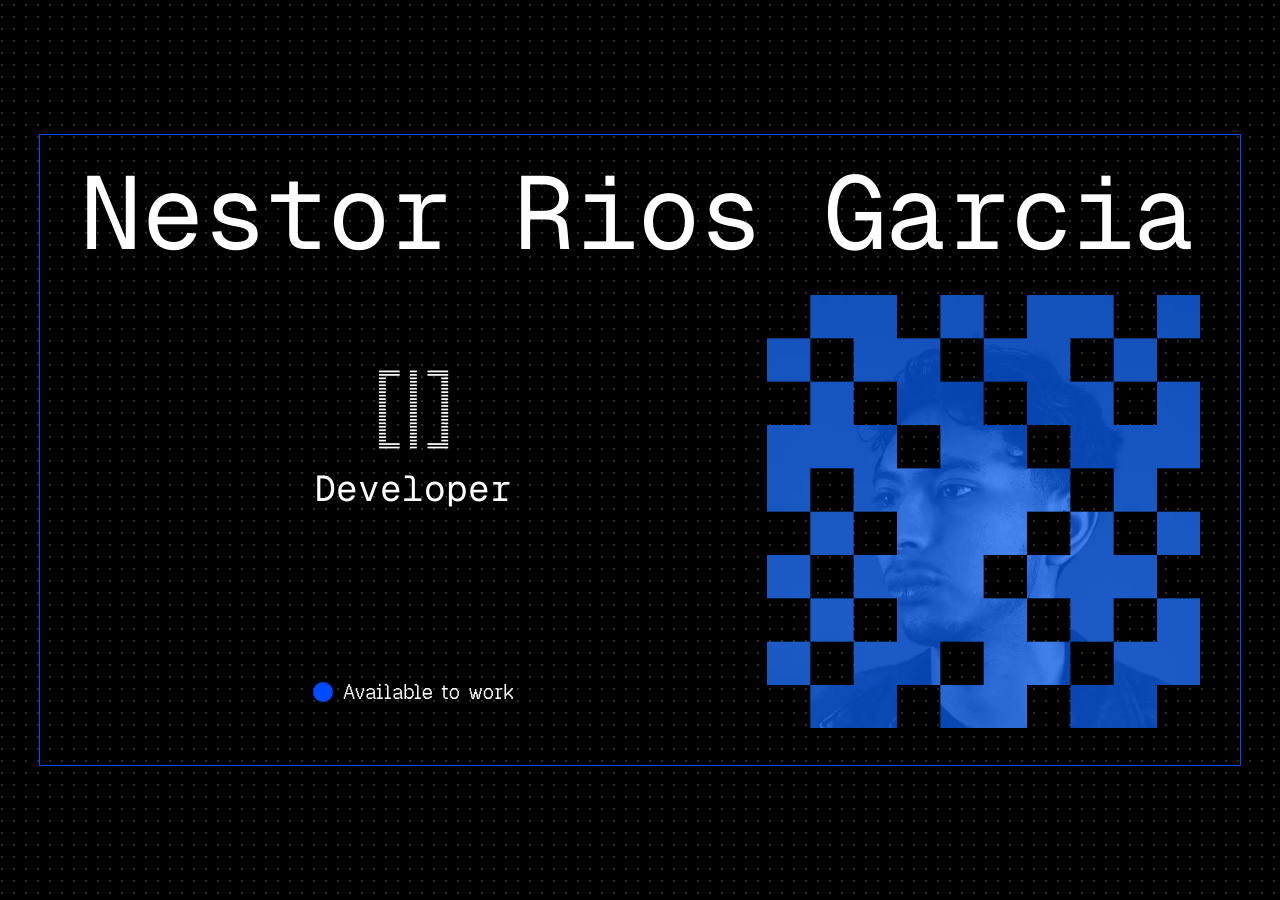
==== cover.html @ 1141435a "feat: add cover page" ====
<!DOCTYPE html>
<html lang="en">

<head>
  <meta charset="UTF-8">
  <meta name="viewport" content="width=device-width, initial-scale=1.0">
  <link rel="icon" type="image/png" href="./assets/img/favicon/favicon-96x96.png" sizes="96x96" />
  <link rel="icon" type="image/svg+xml" href="./assets/img/favicon/favicon.svg" />
  <link rel="shortcut icon" href="./assets/img/favicon/favicon.ico" />
  <link rel="apple-touch-icon" sizes="180x180" href="./assets/img/favicon/apple-touch-icon.png" />
  <meta name="apple-mobile-web-app-title" content="Nestorrig's Website" />
  <link rel="manifest" href="./assets/img/favicon/site.webmanifest" />
  <title>Nestorrig - Creative Developer</title>

  <link rel="stylesheet" href="./css/style.css">

  <style>
    /* cover mobile */

    body {
      height: 100vh;
    }

    body,
    main {
      display: flex;
      flex-direction: column;
      align-items: center;
      justify-content: center;
    }

    .hero {
      margin-bottom: 0;

      display: flex;
      flex-direction: column;
      align-items: center;
      justify-content: center;

    }

    .hero__container {
      display: flex;
      flex-direction: column;
      align-items: center;
      justify-content: center;
      gap: 2rem;
    }

    .hero__picture {
      margin-bottom: 0;
    }

    .hero__work__roles--break {
      display: none;
    }

    /* cover tablet 4/5 */
    @media (min-width: 700px) {
      .hero {
        /* 4rem = body padding (2rem top + 2rem bottom) */
        aspect-ratio: 4 / 5;
        height: min(100dvh - 4rem, (100vw - 4rem) * 5 / 4);
        width: auto;
        overflow: hidden;
      }

      .hero__work__status--text {
        font-size: clamp(1rem, 3vw, 2rem);
      }

      .hero__title {
        font-size: clamp(3rem, 11vw, 10rem);
      }

      .hero__work__roles {
        font-size: clamp(1.6rem, 4vw, 8rem);
      }

      .hero__picture {
        max-width: 400px;
      }
    }

    /* cover desktop 1.61  1200 * 630 */

    @media (min-width: 1080px) {
      .hero {
        outline: 1px solid var(--accent-color);
        /* 4rem = body padding (2rem top + 2rem bottom) */
        aspect-ratio: 1.61 / 1;
        /* height: min(100dvh - 4rem, (100vw - 4rem) / 1.61);
        width: auto; */
        height: 630px;
        width: 1200px;
        overflow: hidden;
        container-type: size;
      }

      .hero__container {
        display: grid;
        width: 100%;
        height: 100%;
        padding: 4rem;
        grid-template-areas:
          "title  title"
          "roles  poster"
          "roles  poster"
          "status poster"
          "ss poster";
        grid-template-columns: 1fr 0.65fr;
        grid-template-rows: auto minmax(0, 1fr) minmax(0, 1fr);
      }

      .hero__header {
        display: contents;
      }

      .hero__title {
        grid-area: title;
        font-size: clamp(3rem, 8.6cqw, 20rem);
        text-align: start;
        margin-top: -3rem;
      }

      .hero__work__status {
        grid-area: status;


        text-align: start;
      }

      .hero__work__status--text {
        font-size: 2rem
      }

      .hero__work__roles {
        margin-top: -10rem;
        grid-area: roles;
        font-size: 7.6cqw;
        flex-wrap: wrap;
        text-align: start;
      }

      .hero__work__roles--break {
        display: block;
        flex-basis: 100%;
        width: 100%;
        height: 0;
      }

      .is-developer {
        padding-left: 0ch;
        font-size: 3cqw;
      }

      .hero__poster {
        grid-area: poster;
        min-height: 0;
        display: flex;
        align-items: center;
        justify-content: center;
      }

      .hero__picture {
        height: 100%;
        width: 100%;
        max-width: 100%;
        aspect-ratio: 1;
        margin: 0;
      }

      .hero__picture__svg {
        height: 100%;
      }
    }
  </style>
</head>

<body>

  <main>
    <section class="hero">
      <div class="hero__container">

        <p class="hero__work__status">
          <span class="hero__work__status--blink"></span>
          <span class="hero__work__status--text">Available to work</span>
        </p>

        <h1 class="hero__title">
          Nestor Rios Garcia
        </h1>


        <div class="hero__work__roles">
          <span>[</span>
          <p class="hero__work__roles--word">
            <!-- Frontend -->
            <span class="hero__work__roles--letter is-frontend">F</span>
            <span class="hero__work__roles--letter is-frontend">r</span>
            <span class="hero__work__roles--letter is-frontend">o</span>
            <span class="hero__work__roles--letter is-frontend">n</span>
            <span class="hero__work__roles--letter is-frontend">t</span>
            <span class="hero__work__roles--letter is-frontend">e</span>
            <span class="hero__work__roles--letter is-frontend">n</span>
            <span class="hero__work__roles--letter is-frontend">d</span>
            <!-- Motion -->
            <span class="hero__work__roles--letter is-motion">M</span>
            <span class="hero__work__roles--letter is-motion">o</span>
            <span class="hero__work__roles--letter is-motion">t</span>
            <span class="hero__work__roles--letter is-motion">i</span>
            <span class="hero__work__roles--letter is-motion">o</span>
            <span class="hero__work__roles--letter is-motion">n</span>
            <!-- Creative -->
            <span class="hero__work__roles--letter is-creative">C</span>
            <span class="hero__work__roles--letter is-creative">r</span>
            <span class="hero__work__roles--letter is-creative">e</span>
            <span class="hero__work__roles--letter is-creative">a</span>
            <span class="hero__work__roles--letter is-creative">t</span>
            <span class="hero__work__roles--letter is-creative">i</span>
            <span class="hero__work__roles--letter is-creative">v</span>
            <span class="hero__work__roles--letter is-creative">e</span>
            <!-- WebGL -->
            <span class="hero__work__roles--letter is-webgl">W</span>
            <span class="hero__work__roles--letter is-webgl">e</span>
            <span class="hero__work__roles--letter is-webgl">b</span>
            <span class="hero__work__roles--letter is-webgl">G</span>
            <span class="hero__work__roles--letter is-webgl">L</span>
            <!-- Interactive -->
            <span class="hero__work__roles--letter is-interactive">I</span>
            <span class="hero__work__roles--letter is-interactive">n</span>
            <span class="hero__work__roles--letter is-interactive">t</span>
            <span class="hero__work__roles--letter is-interactive">e</span>
            <span class="hero__work__roles--letter is-interactive">r</span>
            <span class="hero__work__roles--letter is-interactive">a</span>
            <span class="hero__work__roles--letter is-interactive">c</span>
            <span class="hero__work__roles--letter is-interactive">t</span>
            <span class="hero__work__roles--letter is-interactive">i</span>
            <span class="hero__work__roles--letter is-interactive">v</span>
            <span class="hero__work__roles--letter is-interactive">e</span>
          </p>
          <span class="hero__work__roles--underscore">|</span>
          <span>]</span>
          <span class="hero__work__roles--break" aria-hidden="true"></span>
          <p class="is-developer">Developer</p>
        </div>


        <div class="hero__poster">
          <div class="hero__picture">
            <svg class="hero__picture__svg" viewBox="0 0 800 800" fill="none" xmlns="http://www.w3.org/2000/svg"
              preserveAspectRatio="xMidYMid slice">
              <defs>
                <mask id="gridMask" class="grid-mask" maskUnits="userSpaceOnUse" maskContentUnits="userSpaceOnUse" x="0"
                  y="0" width="800" height="800">
                  <rect width="800" height="800" fill="white" class="rect" />
                  <rect width="80" height="80" fill="black" />
                  <rect x="80" y="480" width="80" height="80" fill="black" />
                  <rect y="400" width="80" height="80" fill="black" />
                  <rect x="160" y="400" width="80" height="80" fill="black" />
                  <rect x="160" y="560" width="80" height="80" fill="black" />
                  <rect x="480" y="560" width="80" height="80" fill="black" />
                  <rect x="480" y="240" width="80" height="80" fill="black" />
                  <rect x="400" y="480" width="80" height="80" fill="black" />
                  <rect y="160" width="80" height="80" fill="black" />
                  <rect x="80" y="320" width="80" height="80" fill="black" />
                  <rect x="160" y="160" width="80" height="80" fill="black" />
                  <rect x="320" y="80" width="80" height="80" fill="black" />
                  <rect x="400" y="160" width="80" height="80" fill="black" />
                  <rect x="720" y="480" width="80" height="80" fill="black" />
                  <rect x="240" y="240" width="80" height="80" fill="black" />
                  <rect x="480" y="400" width="80" height="80" fill="black" />
                  <rect x="720" y="80" width="80" height="80" fill="black" />
                  <rect x="640" width="80" height="80" fill="black" />
                  <rect x="320" y="640" width="80" height="80" fill="black" />
                  <rect x="560" y="320" width="80" height="80" fill="black" />
                  <rect x="240" width="80" height="80" fill="black" />
                  <rect y="720" width="80" height="80" fill="black" />
                  <rect x="640" y="160" width="80" height="80" fill="black" />
                  <rect x="560" y="80" width="80" height="80" fill="black" />
                  <rect x="720" y="320" width="80" height="80" fill="black" />
                  <rect x="640" y="400" width="80" height="80" fill="black" />
                  <rect x="640" y="560" width="80" height="80" fill="black" />
                  <rect x="560" y="640" width="80" height="80" fill="black" />
                  <rect x="480" y="720" width="80" height="80" fill="black" />
                  <rect x="240" y="720" width="80" height="80" fill="black" />
                  <rect x="80" y="640" width="80" height="80" fill="black" />
                  <rect x="720" y="720" width="80" height="80" fill="black" />
                  <rect y="560" width="80" height="80" fill="black" />
                  <rect x="80" y="80" width="80" height="80" fill="black" />
                  <rect x="400" width="80" height="80" fill="black" />

                </mask>
              </defs>
              <image href="./assets/img/avatar2.webp" width="800" height="800" preserveAspectRatio="xMidYMid slice"
                mask="url(#gridMask)" />
            </svg>
          </div>
        </div>
      </div>

    </section>

  </main>
</body>

</html>
---- css/style.css ----
@import url('fonts.css');

:root {
  --font-family: 'Geist', sans-serif;
  --font-title: 'Geist', sans-serif;
  --font-mono: 'GeistMono', monospace;
  --font-pixel-circle: 'GeistPixel-Circle', monospace;
  --font-pixel-grid: 'GeistPixel-Grid', monospace;
  --font-pixel-line: 'GeistPixel-Line', monospace;
  --font-pixel-square: 'GeistPixel-Square', monospace;
  --font-pixel-triangle: 'GeistPixel-Triangle', monospace;
  --accent-color: #004bff;
  --background-color: #000;
  --color-text: #FFF;
}

* {
  margin: 0;
  padding: 0;
  box-sizing: border-box;
  /* outline: 1px solid red; */
}

html {
  font-size: 10px;
}

body {
  font-size: 1.4rem;
  background-color: var(--background-color);
  background-image: url("data:image/svg+xml;utf8,<svg width='51' height='51' viewBox='0 0 51 51' fill='none' xmlns='http://www.w3.org/2000/svg'><line x1='4.18933' y1='0' x2='4.18933' y2='8.124' stroke='%23D9D9D9'/><line y1='3.93469' x2='8.1989' y2='3.93469' stroke='%23D9D9D9'/></svg>");
  background-size: 12px 12px;
  background-position-x: 2%;
  background-position-y: 0.5%;
  color: var(--color-text);
  font-family: var(--font-mono);
  padding: 2rem;
  overflow-x: hidden;
}

strong {
  font-family: var(--font-pixel-line);
  font-weight: 100;
  color: var(--accent-color);
}

h2,
h3 {
  font-size: 2rem;
  margin-bottom: 2rem;
}

ol,
ul {
  list-style: none;
  margin-bottom: 2rem;
}

a {
  text-decoration: none;
  color: var(--color-text);
  text-decoration: underline;
  transition: all 0.2s ease-out;
}

/* a:hover {
  color: var(--accent-color);
  background-color: var(--color-text);
  animation: underline 0.2s ease-out;
} */

img {
  width: 100%;
  height: auto;
  object-fit: cover;
}

span {
  display: inline-block;
  width: max-content;
}

*::selection {
  color: var(--accent-color);
  background-color: var(--color-text);
}

.header {
  display: flex;
  justify-content: space-between;
  align-items: flex-start;
  margin-bottom: 5rem;
}

.header-content {
  display: flex;
  flex-direction: column;
  justify-content: space-between;
}


.header-nav {
  display: flex;
  flex-direction: column;
  gap: 0.2rem;
  align-items: flex-end;
}

.header-nav a {
  display: flex;
}

.header-nav a>span {
  width: max-content;
}

.header-nav a:hover>span {
  animation: type-lette-opacity 0.1s linear forwards;
  animation-delay: calc(0.02s * sibling-index());
}

.header-nav--divider {
  display: none;
}

.header-title {
  font-size: 1.5rem;
  max-width: 25ch;
  font-weight: 400;
}

.hero {
  display: flex;
  flex-direction: column;
  gap: 2rem;
  margin-bottom: 5rem;
}

.hero__container {
  width: 100%;
  max-width: 1280px;
  margin: 0 auto;

}

.hero__header {
  display: flex;
  flex-direction: column;
  justify-content: center;
  align-items: center;
  gap: 2rem;
}

.hero__work__status {
  display: flex;
  justify-content: center;
  align-items: center;
  gap: 1rem;
}

.hero__work__status--blink {
  height: 2rem;
  width: 2rem;
  background-color: var(--accent-color);
  border-radius: 50%;
  animation: blink 1.5s linear infinite;
}

.hero__work__status--text {
  font-family: var(--font-pixel-square);
  font-size: clamp(1.2rem, 5vw, 2rem);
  font-weight: 100;
}

.hero__title {
  font-weight: 400;
  font-size: clamp(3rem, 13vw, 12rem);
  text-align: center;
}

.hero__work__roles {
  display: flex;
  gap: 0ch;
  justify-content: center;
  align-items: center;

  font-size: clamp(1.6rem, 6.5vw, 8rem);
}

.hero__work__roles>span {
  font-family: var(--font-pixel-line);
}

.hero__work__roles--underscore {
  animation: underscore 0.9s steps(1, end) infinite;
}

.hero__work__roles--word {

  display: flex;
  --typing-duration: 1.2s;

  --word-in-scene-duration: 2.5s;
  --word-gap-duration: 0.5s;
  --words-total: 5;
  --slot-duration: calc(var(--typing-duration) + var(--word-in-scene-duration) + var(--word-gap-duration));
  --cycle-duration: calc(var(--slot-duration) * var(--words-total));
}

.hero__work__roles--letter {
  display: inline-block;
  --letters-total: sibling-count();
  --typing-step: calc(var(--typing-duration) / var(--letters-total));
  opacity: 0;
  width: 0ch;
  overflow: hidden;
  animation: type-letter var(--cycle-duration) linear infinite both;
  animation-delay: calc(var(--word-delay) + var(--typing-step) * sibling-index());
}

.is-frontend {
  font-family: var(--font-pixel-square);
  --word-delay: calc(0 * var(--slot-duration));
}

.is-motion {
  font-family: var(--font-pixel-circle);
  --word-delay: calc(1 * var(--slot-duration));
}

.is-creative {
  font-family: var(--font-pixel-triangle);
  --word-delay: calc(2 * var(--slot-duration));
}

.is-webgl {
  font-family: var(--font-pixel-grid);
  --word-delay: calc(3 * var(--slot-duration));
}

.is-interactive {
  font-family: var(--font-pixel-line);
  --word-delay: calc(4 * var(--slot-duration));
}

.is-developer {
  padding-left: 1ch;
}

@keyframes type-letter {


  0% {
    /* width: 0ch; */
    opacity: 0;
    transform: translateY(0.1rem);
  }

  1% {
    width: max-content;
    opacity: 1;
    transform: translateY(0rem);
  }

  12% {
    width: max-content;
    opacity: 1;
    transform: translateY(0rem);
  }

  13% {
    width: 0ch;
    opacity: 0;
    transform: translateY(0.1rem);
  }

  100% {
    width: 0ch;
    opacity: 0;
    transform: translateY(0.1rem);
  }
}




.hero__poster {
  position: relative;
}

.hero__picture {
  position: relative;
  max-width: 560px;
  margin: 0 auto;
  margin-block: 4em;
}

.hero__picture__svg {
  display: block;
  width: 100%;
  height: auto;
}

.hero__quotes {
  display: flex;
  align-items: center;
  flex-direction: column;
  gap: 10rem;
  padding-block: 5rem;
}

.hero__quotes__item {
  position: relative;
  padding: 2rem;
  background-color: var(--accent-color);
  width: 80%;
  transition: all 0.2s ease;
  animation: floating 10s linear infinite;
  animation-delay: calc(2s * sibling-index());
}

.hero__quotes__item--text {
  transition: all 0.2s ease;
}

.hero__quotes__item--text>.is-span-word {
  display: inline-flex;
  width: max-content;
}

.hero__quotes__item--text>span {
  display: inline-block;
  width: 1ch;
}

.hero__quotes__item--text .is-space {
  width: 1ch;
}

.hero__quotes__item--border {
  position: absolute;
  background-color: var(--color-text);
  z-index: 1;
  transition: all 0.2s ease;
}

.hero__quotes__item--border.is-horizontal {
  height: 1px;
  width: calc(100% + 1rem);
  left: 50%;
  transform: translateX(-50%);
}

.hero__quotes__item--border.is-vertical {
  width: 1px;
  height: calc(100% + 1rem);
  top: 50%;
  transform: translateY(-50%);
}

.hero__quotes__item--border.is-top {
  top: 0;
}

.hero__quotes__item--border.is-bottom {
  bottom: 0;
}

.hero__quotes__item--border.is-left {
  left: 0;
}

.hero__quotes__item--border.is-right {
  right: 0;

}

/* Grid mask */
.grid-mask .rect {
  fill: white;
  animation: unset;
}

.grid-mask rect {
  fill: black;
  animation: disappear-rect 3s linear infinite both;
  animation-range: 50% 100%;
  animation-delay: calc(0.1s * sibling-index());
}

.grid-mask rect:nth-child(2n) {
  animation-delay: calc(0.2s * sibling-index());
}

.grid-mask rect:nth-child(3n) {
  animation-delay: calc(0.3s * sibling-index());
}

.grid-mask rect:nth-child(4n) {
  animation-delay: calc(0.4s * sibling-index());
}

.grid-mask rect:nth-child(5n) {
  animation-delay: calc(0.5s * sibling-index());
}

/* Projects & Labs */
.projects,
.labs,
.demo-reel {
  margin-bottom: 8rem;
}

.projects__container,
.labs__container,
.demo-reel__container {
  width: 100%;
  max-width: 1280px;
  margin: 0 auto;
}

.hero__about-title,
.projects__title,
.labs__title,
.demo-reel__title {
  font-family: var(--font-pixel-square);
  font-weight: 100;
  font-size: clamp(3rem, 8vw, 6rem);
  margin-bottom: 3rem;
}

.projects__grid,
.labs__grid {
  display: grid;
  grid-template-columns: 1fr;
  gap: 4rem 2rem;
}

.card {
  display: flex;
  flex-direction: column;
  gap: 1.2rem;
}

.card__media {
  display: block;
  overflow: hidden;
  aspect-ratio: 16 / 9;
  border: 1px solid var(--color-text);
}

.card__media img {
  display: block;
  height: 100%;
  transition: transform 0.4s ease;
}

.card__info {
  display: flex;
  justify-content: space-between;
  align-items: flex-start;
  gap: 1.5rem;
}

.card__title {
  font-size: 1.6rem;
  font-weight: 400;
  margin-bottom: 0;
}

.card__links {
  display: flex;
  flex-wrap: wrap;
  justify-content: flex-end;
  gap: 0.5rem 1.5rem;
  flex-shrink: 0;
}

.card__link {
  display: inline-flex;
  align-items: center;
  gap: 0.6rem;
  padding: 0.2rem 0.4rem;
  text-decoration: none;
  transition: none;
}

.card__link__text {
  display: inline-flex;
}

.card__link__text .is-space {
  width: 1ch;
}

.card__link svg {
  width: 1.2rem;
  height: 1.2rem;
  flex-shrink: 0;
}

.sr-only {
  position: absolute;
  width: 1px;
  height: 1px;
  padding: 0;
  margin: -1px;
  overflow: hidden;
  clip: rect(0, 0, 0, 0);
  white-space: nowrap;
  border: 0;
}

.card__link:focus-visible,
.footer-nav a:focus-visible {
  outline: 1px solid var(--accent-color);
  outline-offset: 2px;
  background-color: var(--color-text);
  color: var(--accent-color);
}

.footer-nav a:focus-visible svg {
  color: var(--accent-color);
}

/* Demo reel */
.demo-reel__player {
  max-width: 1080px;
  margin-inline: auto;
}

.demo-reel__frame {
  aspect-ratio: 1280 / 800;
  overflow: hidden;
  border: 1px solid var(--color-text);
  background-color: var(--background-color);
}

.demo-reel__video {
  display: block;
  width: 100%;
  height: 100%;
  object-fit: cover;
  cursor: pointer;
}

.demo-reel__video:focus-visible {
  outline: 2px solid var(--accent-color);
  outline-offset: -2px;
}

.demo-reel__timeline {
  --progress: 0%;
  -webkit-appearance: none;
  appearance: none;
  display: block;
  width: 100%;
  height: 1rem;
  margin-top: 1.2rem;
  background: linear-gradient(to right, var(--color-text) var(--progress), transparent var(--progress));
  border: 1px solid var(--color-text);
  cursor: pointer;
}

.demo-reel__timeline::-webkit-slider-thumb {
  -webkit-appearance: none;
  appearance: none;
  width: 1rem;
  height: 1.8rem;
  background-color: var(--accent-color);
  border: 1px solid var(--color-text);
  border-radius: 0;
}

.demo-reel__timeline::-moz-range-thumb {
  width: 1rem;
  height: 1.8rem;
  background-color: var(--accent-color);
  border: 1px solid var(--color-text);
  border-radius: 0;
}

.demo-reel__timeline::-moz-range-track {
  background: transparent;
}

.demo-reel__timeline:focus-visible {
  outline: 1px solid var(--accent-color);
  outline-offset: 3px;
}

.demo-reel__info {
  display: flex;
  justify-content: space-between;
  align-items: center;
  gap: 1.5rem;
  margin-top: 1.2rem;
}

.demo-reel__playback {
  display: flex;
  flex-direction: column;
  justify-content: center;
  align-items: start;
  gap: 0.5rem 1.5rem;
}

.demo-reel__time {
  font-family: var(--font-pixel-square);
  font-size: 1.6rem;
  width: max-content;
}

.demo-reel__options {
  display: flex;
  flex-wrap: wrap;
  justify-content: flex-end;
  gap: 0.5rem 1.5rem;
}

.demo-reel__play {
  padding: 0.2rem 0rem;
}

.demo-reel__play,
.demo-reel__sound,
.demo-reel__fullscreen {
  background: none;
  border: none;
  color: inherit;
  font: inherit;
  cursor: pointer;
}

.demo-reel__play[data-playing="false"] .is-pause,
.demo-reel__play[data-playing="true"] .is-play,
.demo-reel__sound[aria-pressed="false"] .is-on,
.demo-reel__sound[aria-pressed="true"] .is-off,
.demo-reel__fullscreen[data-fullscreen="false"] .is-exit,
.demo-reel__fullscreen[data-fullscreen="true"] .is-enter {
  display: none;
}

.demo-reel__hint {
  margin-top: 1.2rem;
  font-size: 1.2rem;
  padding-left: 0.4rem;
  opacity: 0.6;
}

.demo-reel__player:fullscreen {
  display: flex;
  flex-direction: column;
  justify-content: center;
  max-width: none;
  padding: 2rem;
  background-color: var(--background-color);
}

.demo-reel__player:fullscreen .demo-reel__frame {
  flex: 1;
  min-height: 0;
  aspect-ratio: auto;
  border: none;
}

.demo-reel__player:fullscreen .demo-reel__video {
  object-fit: contain;
}

.demo-reel__player:fullscreen .demo-reel__hint {
  display: none;
}

@media (hover: none) and (pointer: coarse) {
  .demo-reel__hint {
    display: none;
  }
}

/* Footer */
.footer {
  display: flex;
  flex-direction: column;
  align-items: center;
  gap: 2rem;
  padding-block: 3rem;
}

.footer-title {
  font-size: clamp(1.2rem, 5vw, 4rem);
  font-family: var(--font-pixel-square);
}

.footer-nav {
  display: flex;
  flex-direction: row;
  gap: 1rem;
  align-items: center;
}

.footer-nav a {
  display: flex;
  align-items: center;
  justify-content: center;
  gap: 0.5rem;
  height: 5rem;
  width: 5rem;
  transition: unset;
}

.footer-nav a svg {
  width: 2.5rem;
  height: 2.5rem;
  color: var(--color-text);
  image-rendering: pixelated;
}




/* Tablet */
@media (min-width: 768px) {
  .header-title {
    max-width: 45ch;
  }

  .header-nav {
    flex-direction: row;
    gap: 0.4rem;
  }

  .header-nav--divider {
    display: inline-block;
  }

  .hero__quotes {
    position: absolute;
    inset: 0;
  }

  .hero__quotes__item {
    position: absolute;
    max-width: 300px;
    /* animation: floating 10s linear infinite; */
    animation-delay: calc(2s * sibling-index());
  }



  .hero__quotes__item:nth-child(1) {
    top: 10%;
    right: 0%;
  }

  .hero__quotes__item:nth-child(2) {
    top: 33%;
    left: 0%;
  }

  .hero__quotes__item:nth-child(3) {
    top: 80%;
    left: 60%;
  }

  .hero__quotes__item:nth-child(4) {
    top: 0%;
    left: 8%;
  }

  .hero__quotes__item:nth-child(5) {
    top: 65%;
    left: 3%;
  }

  .hero__quotes__item:nth-child(6) {
    top: 45%;
    right: 3%;
  }

  .hero__about-title {
    display: none;
  }

  .projects__grid,
  .labs__grid {
    grid-template-columns: repeat(2, 1fr);
  }

  .demo-reel__playback {
    flex-direction: row;
    justify-content: space-between;
    align-items: center;
    gap: 1.5rem;
  }

  .footer {
    padding-block: 5rem;
    padding-bottom: 8rem;
  }

  .footer-nav {
    gap: 1.5rem;
  }

  .footer-nav a {
    height: 6rem;
    width: 6rem;
  }

  .footer-nav a svg {
    width: 3rem;
    height: 3rem;
  }

}

/* Desktop */
@media (min-width: 1200px) {
  .hero__quotes__item {
    max-width: 400px;
  }

  .hero__quotes__item--text {
    font-size: 1.8rem;
  }

  .header-content {
    max-width: none;
  }

  .labs__grid {
    grid-template-columns: repeat(3, 1fr);
  }

  .hero,
  .projects,
  .labs,
  .demo-reel {
    margin-bottom: 16rem;
  }

  .footer-nav {
    gap: 3rem;
  }
}

/* Hover */
@media (hover: hover) and (pointer: fine) {
  .hero__quotes__item:hover .hero__quotes__item--text {
    scale: 0.9;
  }

  .hero__quotes__item:hover .hero__quotes__item--border.is-horizontal {
    width: calc(100% - 4rem);
  }

  .hero__quotes__item:hover .hero__quotes__item--border.is-vertical {
    height: calc(100% - 3rem);
  }

  .hero__quotes__item:hover .is-top {
    translate: 0 1.5rem;
  }

  .hero__quotes__item:hover .is-bottom {
    translate: 0 -1.5rem;
  }

  .hero__quotes__item:hover .is-left {
    translate: 2rem 0;
  }

  .hero__quotes__item:hover .is-right {
    translate: -2rem 0;
  }

  .hero__quotes__item:hover .is-span-word {
    background-color: var(--color-text);
    color: var(--accent-color);
  }

  .hero__quotes__item:hover .is-span-word>span {

    animation: type-lette-opacity 0.15s linear forwards;
    animation-delay: calc(0.1s + 0.02s * sibling-index());
  }

  .card__media:hover img {
    transform: scale(1.03);
  }

  .card__link:hover {
    background-color: var(--color-text);
    color: var(--accent-color);
  }

  .demo-reel__timeline:hover {
    background: linear-gradient(to right, var(--accent-color) var(--progress), transparent var(--progress));
  }

  .demo-reel__play {
    padding: 0.2rem 0.4rem;
  }

  .card__link:hover .card__link__text>span {
    animation: type-lette-opacity 0.2s linear forwards;
    animation-delay: calc(0.05s + 0.02s * sibling-index());
  }

  .footer-nav a:hover {
    background-color: var(--color-text);
  }

  .footer-nav a:hover svg {
    transform: scale(1.05);
    color: var(--accent-color);
  }
}

/* no hover */
@media (hover: none) and (pointer: coarse) {
  .hero__quotes__item .is-span-word {
    background-color: var(--color-text);
    color: var(--accent-color);
  }
}

/* Animations */
@keyframes fadeIn {
  from {
    opacity: 0;
  }

  to {
    opacity: 1;
  }
}



@keyframes floating {
  0% {
    transform: translate(0, 0);
  }

  20% {
    transform: translate(8px, -10px);
  }

  40% {
    transform: translate(14px, -2px);
  }

  60% {
    transform: translate(6px, 9px);
  }

  80% {
    transform: translate(-6px, 6px);
  }

  100% {
    transform: translate(0, 0);
  }
}


@keyframes disappear-rect {

  /* from {
    fill: black;
  }

  to {
    fill: white;
  } */
  0% {
    fill: black;
  }

  33% {
    fill: white;
  }

  66% {
    fill: white;
  }

  100% {
    fill: black;
  }

}

@keyframes blink {
  0% {
    opacity: 0;
  }

  33% {
    opacity: 1;
  }

  66% {
    opacity: 1;
  }

  100% {
    opacity: 0;
  }
}

@keyframes underscore {

  0% {
    opacity: 1;
  }

  49% {
    opacity: 1;
  }

  50% {
    opacity: 0;
  }

  100% {
    opacity: 0;
  }
}

@keyframes type-lette-opacity {


  0% {
    /* width: 0ch; */
    opacity: 0;
  }

  1% {
    opacity: 1;
  }

  12% {
    opacity: 1;
  }

  13% {
    opacity: 0;
  }

  100% {
    opacity: 1;
  }
}
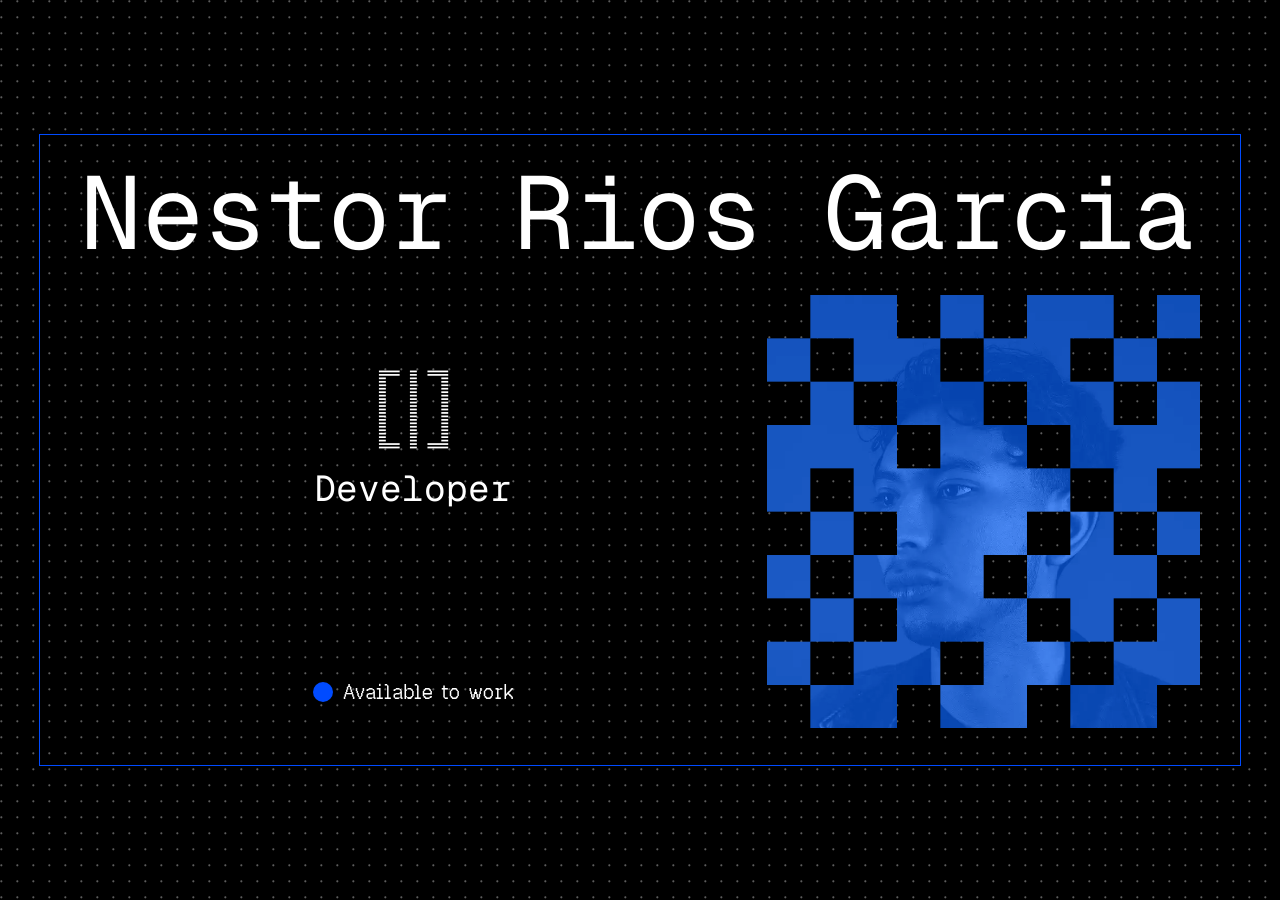
==== commit 7d22718e: "feat: add cursor effect" ====
--- a/cover.html
+++ b/cover.html
@@ -10,15 +10,50 @@
   <link rel="apple-touch-icon" sizes="180x180" href="./assets/img/favicon/apple-touch-icon.png" />
   <meta name="apple-mobile-web-app-title" content="Nestorrig's Website" />
   <link rel="manifest" href="./assets/img/favicon/site.webmanifest" />
-  <title>Nestorrig - Creative Developer</title>
+  <title>Cover · Nestorrig - Independent Creative Developer</title>
+
+  <!-- Primary Meta Tags -->
+  <meta name="title" content="Cover · Nestorrig - Independent Creative Developer" />
+  <meta name="description"
+    content="Cover page of Nestor Rios' portfolio, Independent Creative Developer based in Mexico City. Interactive web experiences blending design, animation, and technology." />
+  <meta name="language" content="en" />
+  <meta name="robots" content="noindex, follow" />
+  <meta name="author" content="Nestor Rios Garcia, nestorrigs@gmail.com">
+  <meta name="theme-color" content="#000000" />
+  <link rel="canonical" href="https://nestorrig.github.io/nestorrig/" />
+
+  <!-- Open Graph / Facebook -->
+  <meta property="og:type" content="website" />
+  <meta property="og:url" content="https://nestorrig.github.io/nestorrig/cover.html" />
+  <meta property="og:title" content="Cover · Nestorrig - Independent Creative Developer" />
+  <meta property="og:description"
+    content="Cover page of Nestor Rios' portfolio, Independent Creative Developer based in Mexico City. Interactive web experiences blending design, animation, and technology." />
+  <meta property="og:image" content="https://nestorrig.github.io/nestorrig/assets/img/cover.png" />
+  <meta property="og:image:type" content="image/png" />
+  <meta property="og:image:width" content="1200" />
+  <meta property="og:image:height" content="630" />
+  <meta property="og:image:alt" content="Nestor Rios Garcia, Independent Creative Developer, portfolio cover" />
+  <meta property="og:locale" content="en" />
+  <meta property="og:site_name" content="Nestorrig" />
+
+  <!-- Twitter -->
+  <meta name="twitter:card" content="summary_large_image" />
+  <meta name="twitter:url" content="https://nestorrig.github.io/nestorrig/cover.html" />
+  <meta name="twitter:title" content="Cover · Nestorrig - Independent Creative Developer" />
+  <meta name="twitter:description"
+    content="Cover page of Nestor Rios' portfolio, Independent Creative Developer based in Mexico City. Interactive web experiences blending design, animation, and technology." />
+  <meta name="twitter:image" content="https://nestorrig.github.io/nestorrig/assets/img/cover.png" />
+  <meta name="twitter:image:alt" content="Nestor Rios Garcia, Independent Creative Developer, portfolio cover" />
+  <meta name="twitter:creator" content="@nestorrig" />
 
   <link rel="stylesheet" href="./css/style.css">
+  <script src="./js/pixel.js" type="module" defer></script>
 
   <style>
     /* cover mobile */
 
     body {
-      height: 100vh;
+      height: 100svh;
     }
 
     body,
@@ -177,7 +212,7 @@
   </style>
 </head>
 
-<body>
+<body data-fluid-render="svg" data-fluid-debug>
 
   <main>
     <section class="hero">
--- a/css/style.css
+++ b/css/style.css
@@ -10,6 +10,7 @@
   --font-pixel-square: 'GeistPixel-Square', monospace;
   --font-pixel-triangle: 'GeistPixel-Triangle', monospace;
   --accent-color: #004bff;
+  --fluid-color: #004bff;
   --background-color: #000;
   --color-text: #FFF;
 }
@@ -29,9 +30,8 @@
   font-size: 1.4rem;
   background-color: var(--background-color);
   background-image: url("data:image/svg+xml;utf8,<svg width='51' height='51' viewBox='0 0 51 51' fill='none' xmlns='http://www.w3.org/2000/svg'><line x1='4.18933' y1='0' x2='4.18933' y2='8.124' stroke='%23D9D9D9'/><line y1='3.93469' x2='8.1989' y2='3.93469' stroke='%23D9D9D9'/></svg>");
-  background-size: 12px 12px;
-  background-position-x: 2%;
-  background-position-y: 0.5%;
+  background-size: 16px 16px;
+  background-position: 2% 0.5%;
   color: var(--color-text);
   font-family: var(--font-mono);
   padding: 2rem;
@@ -84,6 +84,15 @@
   color: var(--accent-color);
   background-color: var(--color-text);
 }
+
+#fluid {
+  position: fixed;
+  inset: 0;
+  width: 100%;
+  height: 100%;
+  z-index: -1;
+}
+
 
 .header {
   display: flex;
@@ -437,9 +446,34 @@
 }
 
 .card {
+  position: relative;
   display: flex;
   flex-direction: column;
   gap: 1.2rem;
+}
+
+.card__badge {
+  position: absolute;
+  top: 0.1rem;
+  left: 1rem;
+  display: inline-flex;
+  align-items: center;
+  gap: 0.6rem;
+  max-width: calc(100% - 2rem);
+  margin: 0;
+  padding: 0.6rem 1rem;
+  font-family: var(--font-pixel-square);
+  font-size: 1.2rem;
+  line-height: 1.2;
+  color: var(--color-text);
+  background-color: var(--accent-color);
+  pointer-events: none;
+}
+
+.card__badge svg {
+  width: auto;
+  height: 1.6rem;
+  flex-shrink: 0;
 }
 
 .card__media {
@@ -890,6 +924,11 @@
     transform: scale(1.03);
   }
 
+  .card:has(.card__media:hover) .card__badge {
+    background-color: var(--color-text);
+    color: var(--accent-color);
+  }
+
   .card__link:hover {
     background-color: var(--color-text);
     color: var(--accent-color);
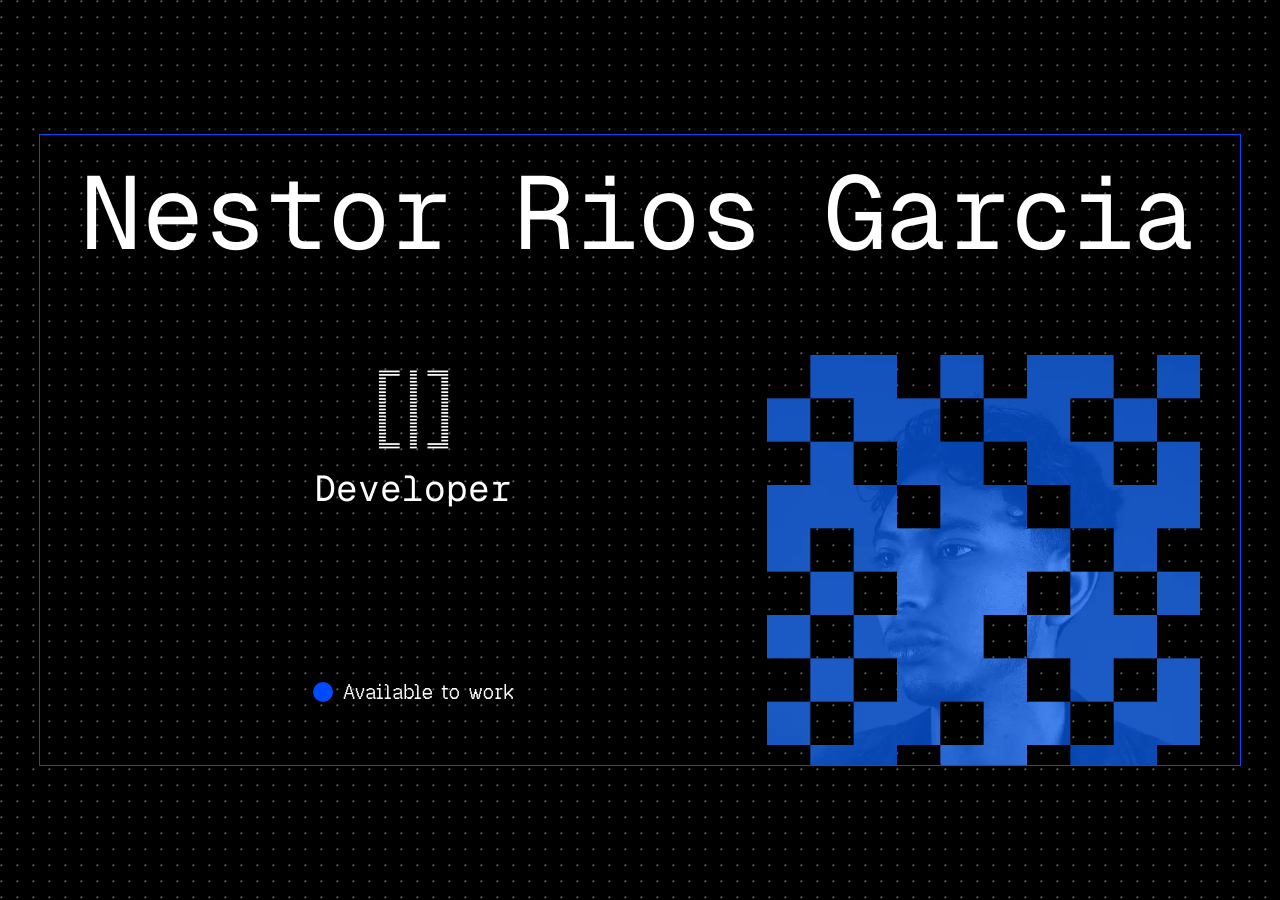
==== commit a10fe97b: "feat: update info" ====
--- a/cover.html
+++ b/cover.html
@@ -10,12 +10,12 @@
   <link rel="apple-touch-icon" sizes="180x180" href="./assets/img/favicon/apple-touch-icon.png" />
   <meta name="apple-mobile-web-app-title" content="Nestorrig's Website" />
   <link rel="manifest" href="./assets/img/favicon/site.webmanifest" />
-  <title>Cover · Nestorrig - Independent Creative Developer</title>
+  <title>Cover · Nestorrig - Award-winning Independent Creative Developer</title>
 
   <!-- Primary Meta Tags -->
-  <meta name="title" content="Cover · Nestorrig - Independent Creative Developer" />
+  <meta name="title" content="Cover · Nestorrig - Award-winning Independent Creative Developer" />
   <meta name="description"
-    content="Cover page of Nestor Rios' portfolio, Independent Creative Developer based in Mexico City. Interactive web experiences blending design, animation, and technology." />
+    content="Cover page of Nestor Rios' portfolio, award-winning Independent Creative Developer based in Mexico City, working worldwide. Interactive web experiences blending design, motion, and code." />
   <meta name="language" content="en" />
   <meta name="robots" content="noindex, follow" />
   <meta name="author" content="Nestor Rios Garcia, nestorrigs@gmail.com">
@@ -25,9 +25,9 @@
   <!-- Open Graph / Facebook -->
   <meta property="og:type" content="website" />
   <meta property="og:url" content="https://nestorrig.github.io/nestorrig/cover.html" />
-  <meta property="og:title" content="Cover · Nestorrig - Independent Creative Developer" />
+  <meta property="og:title" content="Cover · Nestorrig - Award-winning Independent Creative Developer" />
   <meta property="og:description"
-    content="Cover page of Nestor Rios' portfolio, Independent Creative Developer based in Mexico City. Interactive web experiences blending design, animation, and technology." />
+    content="Cover page of Nestor Rios' portfolio, award-winning Independent Creative Developer based in Mexico City, working worldwide. Interactive web experiences blending design, motion, and code." />
   <meta property="og:image" content="https://nestorrig.github.io/nestorrig/assets/img/cover.png" />
   <meta property="og:image:type" content="image/png" />
   <meta property="og:image:width" content="1200" />
@@ -39,9 +39,9 @@
   <!-- Twitter -->
   <meta name="twitter:card" content="summary_large_image" />
   <meta name="twitter:url" content="https://nestorrig.github.io/nestorrig/cover.html" />
-  <meta name="twitter:title" content="Cover · Nestorrig - Independent Creative Developer" />
+  <meta name="twitter:title" content="Cover · Nestorrig - Award-winning Independent Creative Developer" />
   <meta name="twitter:description"
-    content="Cover page of Nestor Rios' portfolio, Independent Creative Developer based in Mexico City. Interactive web experiences blending design, animation, and technology." />
+    content="Cover page of Nestor Rios' portfolio, award-winning Independent Creative Developer based in Mexico City, working worldwide. Interactive web experiences blending design, motion, and code." />
   <meta name="twitter:image" content="https://nestorrig.github.io/nestorrig/assets/img/cover.png" />
   <meta name="twitter:image:alt" content="Nestor Rios Garcia, Independent Creative Developer, portfolio cover" />
   <meta name="twitter:creator" content="@nestorrig" />
--- a/css/style.css
+++ b/css/style.css
@@ -467,7 +467,23 @@
   line-height: 1.2;
   color: var(--color-text);
   background-color: var(--accent-color);
-  pointer-events: none;
+  text-decoration: none;
+  transition: none;
+}
+
+.card__badge:focus-visible {
+  outline: 1px solid var(--accent-color);
+  outline-offset: 2px;
+  background-color: var(--color-text);
+  color: var(--accent-color);
+}
+
+.card__badge__text {
+  display: inline-flex;
+}
+
+.card__badge__text .is-space {
+  width: 1ch;
 }
 
 .card__badge svg {
@@ -756,7 +772,7 @@
 /* Tablet */
 @media (min-width: 768px) {
   .header-title {
-    max-width: 45ch;
+    max-width: 50ch;
   }
 
   .header-nav {
@@ -783,8 +799,8 @@
 
 
   .hero__quotes__item:nth-child(1) {
-    top: 10%;
-    right: 0%;
+    top: 7%;
+    right: 10%;
   }
 
   .hero__quotes__item:nth-child(2) {
@@ -793,18 +809,19 @@
   }
 
   .hero__quotes__item:nth-child(3) {
-    top: 80%;
-    left: 60%;
+    top: 89%;
+    left: 51%;
+
   }
 
   .hero__quotes__item:nth-child(4) {
-    top: 0%;
-    left: 8%;
+    top: -5%;
+    left: 12%;
   }
 
   .hero__quotes__item:nth-child(5) {
-    top: 65%;
-    left: 3%;
+    top: 70%;
+    left: 6%;
   }
 
   .hero__quotes__item:nth-child(6) {
@@ -851,12 +868,20 @@
 
 /* Desktop */
 @media (min-width: 1200px) {
+  .header-title {
+    max-width: 57ch;
+  }
+
+  .hero__poster {
+    margin-block: 16rem 4rem;
+  }
+
   .hero__quotes__item {
-    max-width: 400px;
+    max-width: 360px;
   }
 
   .hero__quotes__item--text {
-    font-size: 1.8rem;
+    font-size: 1.6rem;
   }
 
   .header-content {
@@ -924,9 +949,15 @@
     transform: scale(1.03);
   }
 
-  .card:has(.card__media:hover) .card__badge {
+  .card:has(.card__media:hover) .card__badge,
+  .card__badge:hover {
     background-color: var(--color-text);
     color: var(--accent-color);
+  }
+
+  .card__badge:hover .card__badge__text>span {
+    animation: type-lette-opacity 0.2s linear forwards;
+    animation-delay: calc(0.05s + 0.015s * sibling-index());
   }
 
   .card__link:hover {
